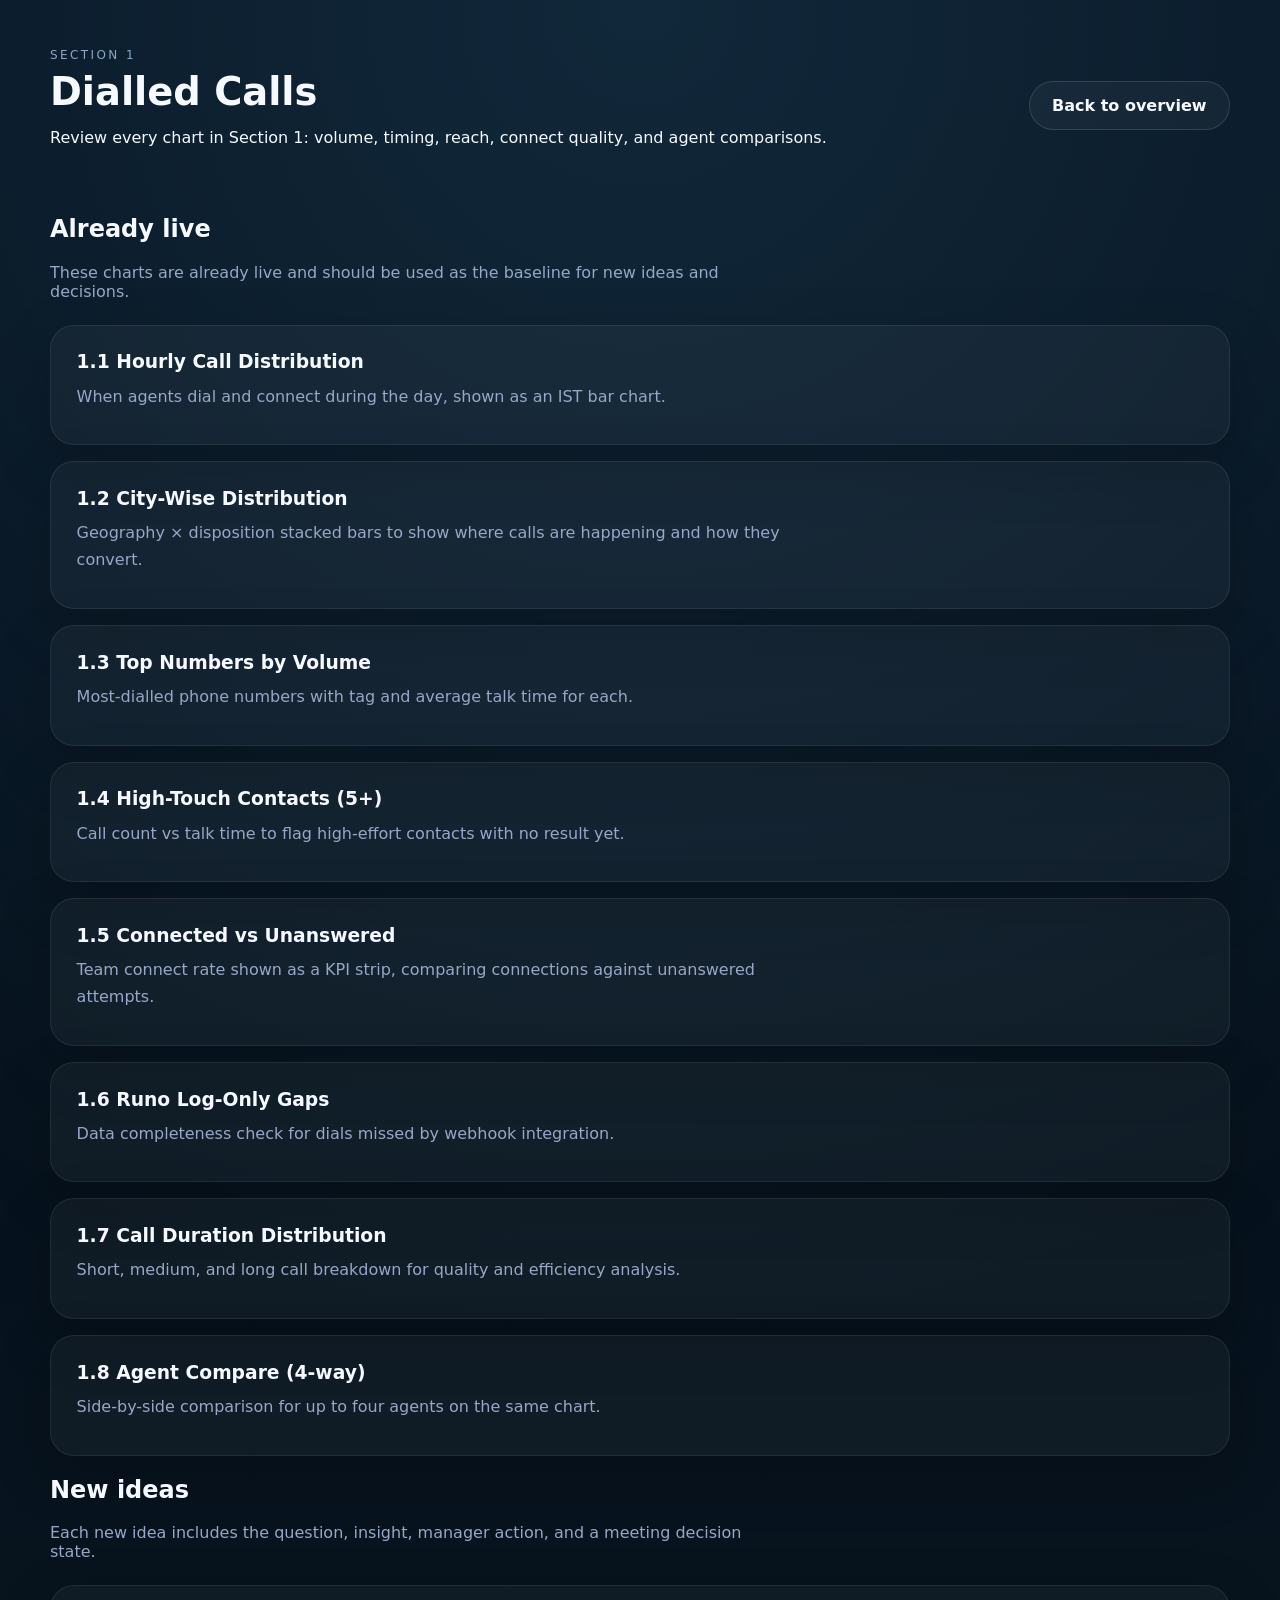
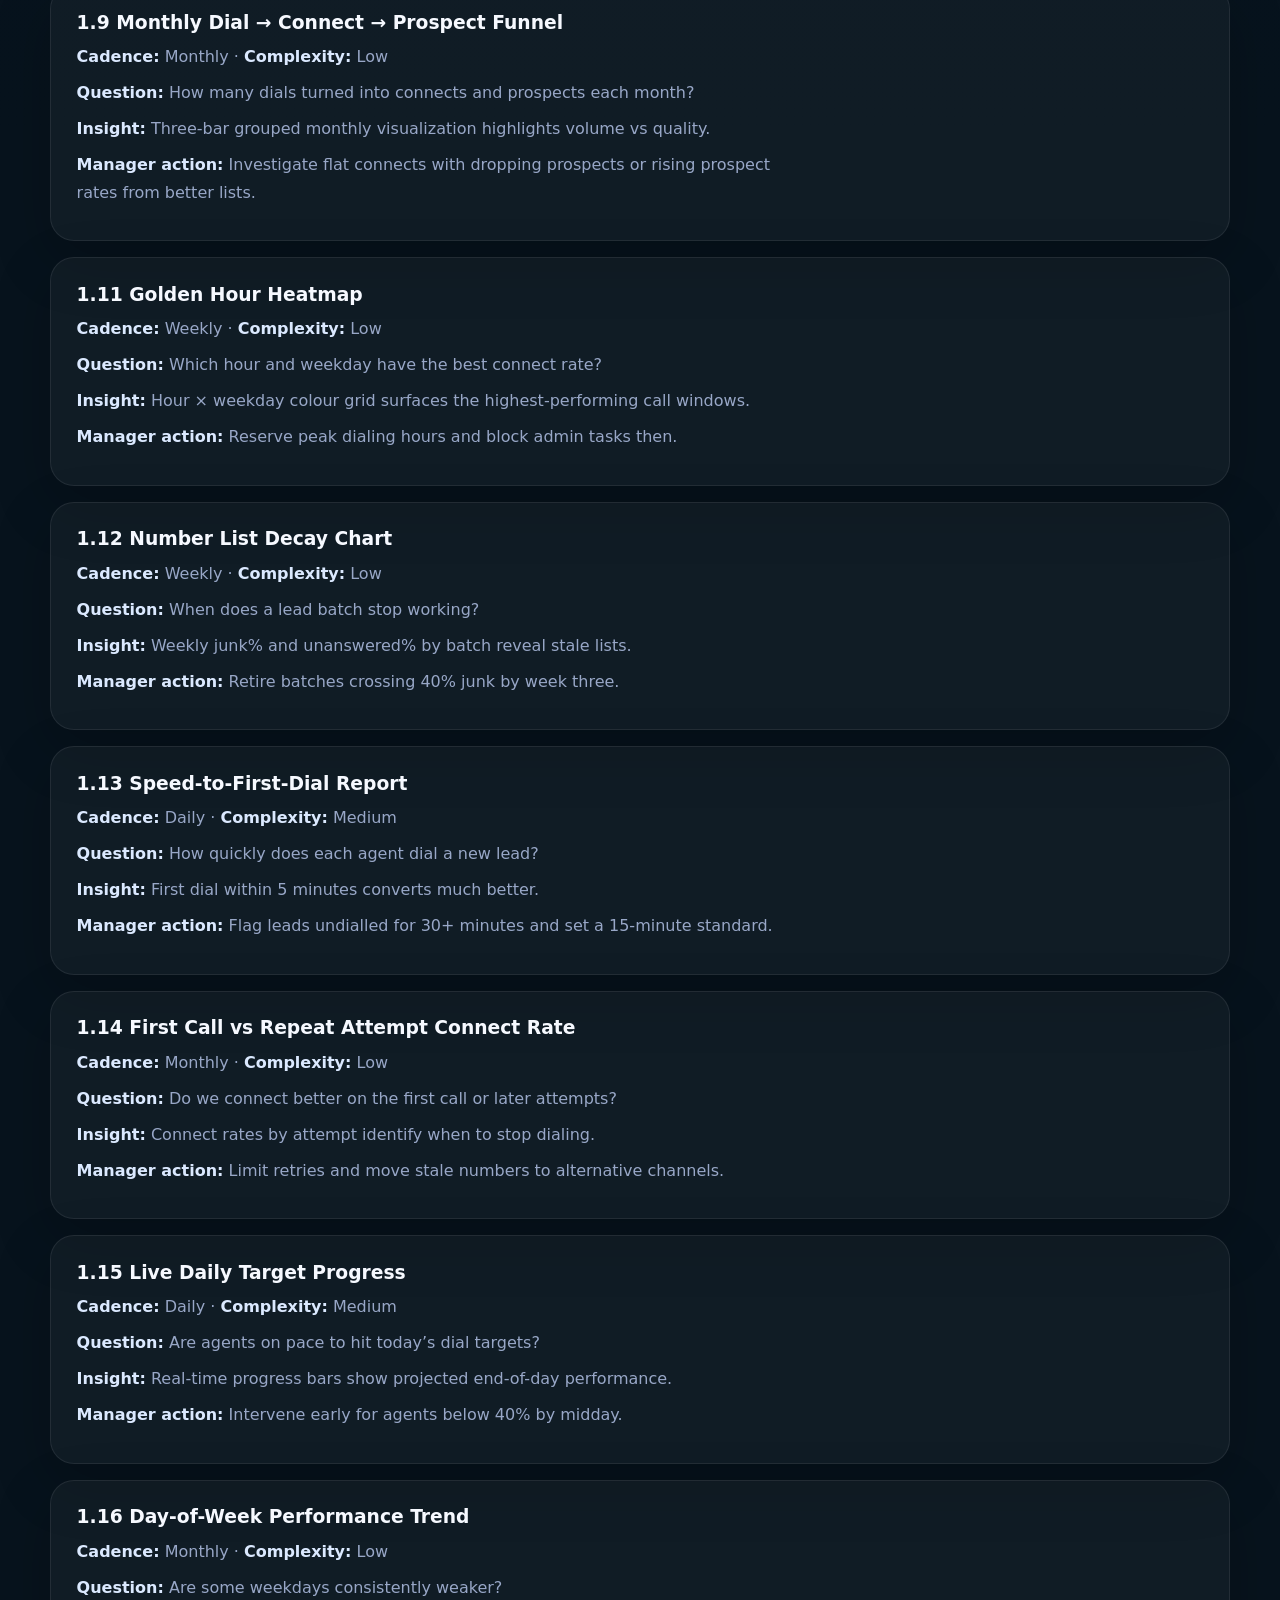
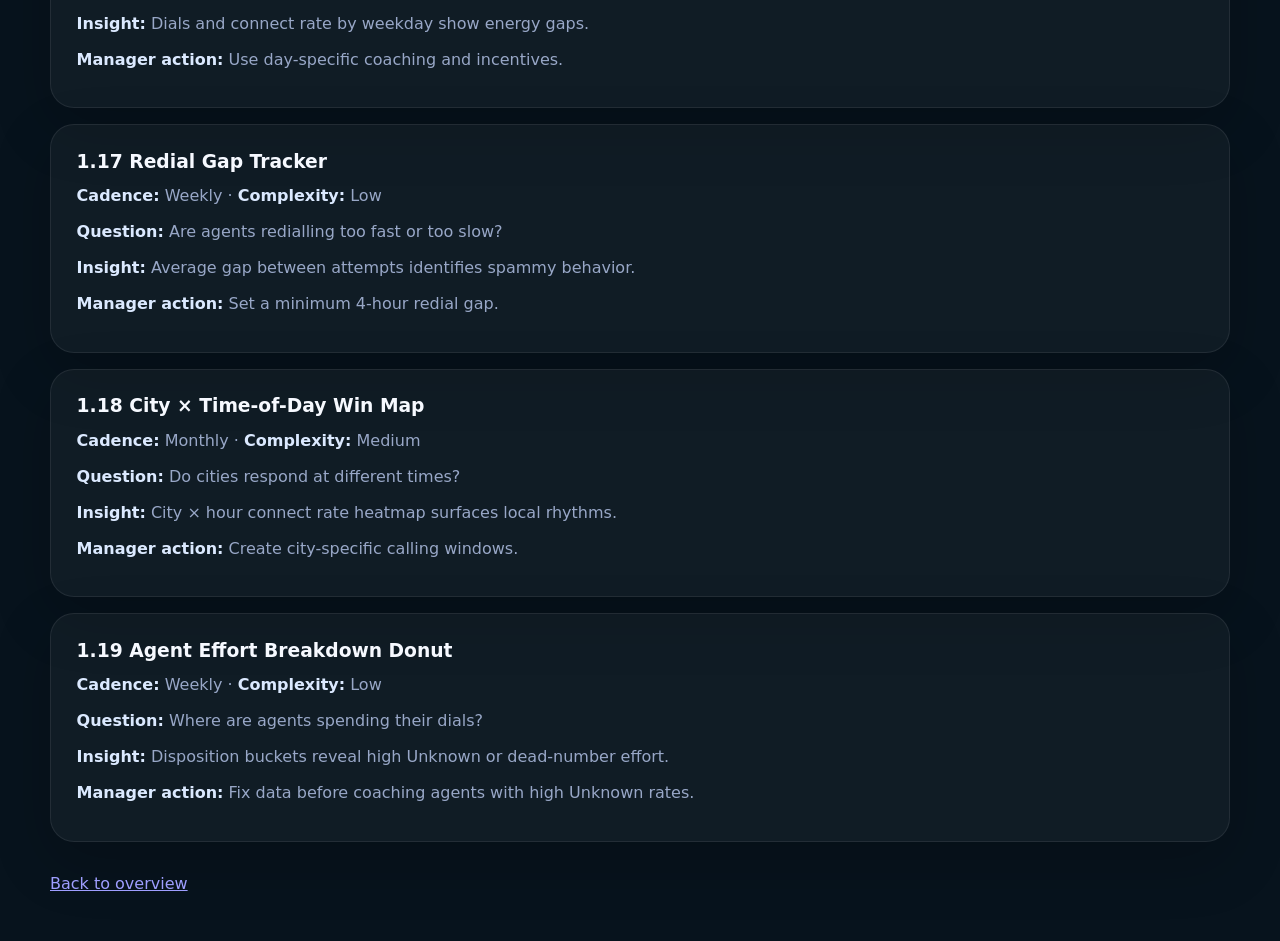
==== section1.html @ 91cfb1c0 "Initial Sales Ops Dashboard plan site" ====
<!DOCTYPE html>
<html lang="en">
<head>
  <meta charset="UTF-8" />
  <meta name="viewport" content="width=device-width, initial-scale=1.0" />
  <title>Section 1 — Dialled Calls</title>
  <link rel="stylesheet" href="css/styles.css" />
</head>
<body>
  <header class="page-header">
    <div class="container header-row">
      <div>
        <p class="eyebrow">Section 1</p>
        <h1>Dialled Calls</h1>
        <p>Review every chart in Section 1: volume, timing, reach, connect quality, and agent comparisons.</p>
      </div>
      <a class="secondary-button" href="index.html">Back to overview</a>
    </div>
  </header>

  <main class="container">
    <section class="section-details">
      <h2>Already live</h2>
      <p class="note">These charts are already live and should be used as the baseline for new ideas and decisions.</p>
      <div class="chart-list">
        <article class="chart-card">
          <h3>1.1 Hourly Call Distribution</h3>
          <p>When agents dial and connect during the day, shown as an IST bar chart.</p>
        </article>
        <article class="chart-card">
          <h3>1.2 City-Wise Distribution</h3>
          <p>Geography × disposition stacked bars to show where calls are happening and how they convert.</p>
        </article>
        <article class="chart-card">
          <h3>1.3 Top Numbers by Volume</h3>
          <p>Most-dialled phone numbers with tag and average talk time for each.</p>
        </article>
        <article class="chart-card">
          <h3>1.4 High-Touch Contacts (5+)</h3>
          <p>Call count vs talk time to flag high-effort contacts with no result yet.</p>
        </article>
        <article class="chart-card">
          <h3>1.5 Connected vs Unanswered</h3>
          <p>Team connect rate shown as a KPI strip, comparing connections against unanswered attempts.</p>
        </article>
        <article class="chart-card">
          <h3>1.6 Runo Log-Only Gaps</h3>
          <p>Data completeness check for dials missed by webhook integration.</p>
        </article>
        <article class="chart-card">
          <h3>1.7 Call Duration Distribution</h3>
          <p>Short, medium, and long call breakdown for quality and efficiency analysis.</p>
        </article>
        <article class="chart-card">
          <h3>1.8 Agent Compare (4-way)</h3>
          <p>Side-by-side comparison for up to four agents on the same chart.</p>
        </article>
      </div>
    </section>

    <section class="section-details">
      <h2>New ideas</h2>
      <p class="note">Each new idea includes the question, insight, manager action, and a meeting decision state.</p>
      <div class="chart-list">
        <article class="chart-card">
          <h3>1.9 Monthly Dial → Connect → Prospect Funnel</h3>
          <p><strong>Cadence:</strong> Monthly · <strong>Complexity:</strong> Low</p>
          <p><strong>Question:</strong> How many dials turned into connects and prospects each month?</p>
          <p><strong>Insight:</strong> Three-bar grouped monthly visualization highlights volume vs quality.</p>
          <p><strong>Manager action:</strong> Investigate flat connects with dropping prospects or rising prospect rates from better lists.</p>
        </article>
        <article class="chart-card">
          <h3>1.11 Golden Hour Heatmap</h3>
          <p><strong>Cadence:</strong> Weekly · <strong>Complexity:</strong> Low</p>
          <p><strong>Question:</strong> Which hour and weekday have the best connect rate?</p>
          <p><strong>Insight:</strong> Hour × weekday colour grid surfaces the highest-performing call windows.</p>
          <p><strong>Manager action:</strong> Reserve peak dialing hours and block admin tasks then.</p>
        </article>
        <article class="chart-card">
          <h3>1.12 Number List Decay Chart</h3>
          <p><strong>Cadence:</strong> Weekly · <strong>Complexity:</strong> Low</p>
          <p><strong>Question:</strong> When does a lead batch stop working?</p>
          <p><strong>Insight:</strong> Weekly junk% and unanswered% by batch reveal stale lists.</p>
          <p><strong>Manager action:</strong> Retire batches crossing 40% junk by week three.</p>
        </article>
        <article class="chart-card">
          <h3>1.13 Speed-to-First-Dial Report</h3>
          <p><strong>Cadence:</strong> Daily · <strong>Complexity:</strong> Medium</p>
          <p><strong>Question:</strong> How quickly does each agent dial a new lead?</p>
          <p><strong>Insight:</strong> First dial within 5 minutes converts much better.</p>
          <p><strong>Manager action:</strong> Flag leads undialled for 30+ minutes and set a 15-minute standard.</p>
        </article>
        <article class="chart-card">
          <h3>1.14 First Call vs Repeat Attempt Connect Rate</h3>
          <p><strong>Cadence:</strong> Monthly · <strong>Complexity:</strong> Low</p>
          <p><strong>Question:</strong> Do we connect better on the first call or later attempts?</p>
          <p><strong>Insight:</strong> Connect rates by attempt identify when to stop dialing.</p>
          <p><strong>Manager action:</strong> Limit retries and move stale numbers to alternative channels.</p>
        </article>
        <article class="chart-card">
          <h3>1.15 Live Daily Target Progress</h3>
          <p><strong>Cadence:</strong> Daily · <strong>Complexity:</strong> Medium</p>
          <p><strong>Question:</strong> Are agents on pace to hit today’s dial targets?</p>
          <p><strong>Insight:</strong> Real-time progress bars show projected end-of-day performance.</p>
          <p><strong>Manager action:</strong> Intervene early for agents below 40% by midday.</p>
        </article>
        <article class="chart-card">
          <h3>1.16 Day-of-Week Performance Trend</h3>
          <p><strong>Cadence:</strong> Monthly · <strong>Complexity:</strong> Low</p>
          <p><strong>Question:</strong> Are some weekdays consistently weaker?</p>
          <p><strong>Insight:</strong> Dials and connect rate by weekday show energy gaps.</p>
          <p><strong>Manager action:</strong> Use day-specific coaching and incentives.</p>
        </article>
        <article class="chart-card">
          <h3>1.17 Redial Gap Tracker</h3>
          <p><strong>Cadence:</strong> Weekly · <strong>Complexity:</strong> Low</p>
          <p><strong>Question:</strong> Are agents redialling too fast or too slow?</p>
          <p><strong>Insight:</strong> Average gap between attempts identifies spammy behavior.</p>
          <p><strong>Manager action:</strong> Set a minimum 4-hour redial gap.</p>
        </article>
        <article class="chart-card">
          <h3>1.18 City × Time-of-Day Win Map</h3>
          <p><strong>Cadence:</strong> Monthly · <strong>Complexity:</strong> Medium</p>
          <p><strong>Question:</strong> Do cities respond at different times?</p>
          <p><strong>Insight:</strong> City × hour connect rate heatmap surfaces local rhythms.</p>
          <p><strong>Manager action:</strong> Create city-specific calling windows.</p>
        </article>
        <article class="chart-card">
          <h3>1.19 Agent Effort Breakdown Donut</h3>
          <p><strong>Cadence:</strong> Weekly · <strong>Complexity:</strong> Low</p>
          <p><strong>Question:</strong> Where are agents spending their dials?</p>
          <p><strong>Insight:</strong> Disposition buckets reveal high Unknown or dead-number effort.</p>
          <p><strong>Manager action:</strong> Fix data before coaching agents with high Unknown rates.</p>
        </article>
      </div>
    </section>
  </main>

  <footer class="footer">
    <div class="container">
      <p><a href="index.html">Back to overview</a></p>
    </div>
  </footer>
</body>
</html>
---- css/styles.css ----
:root {
  color-scheme: dark;
  --bg: #08101f;
  --surface: #112135;
  --surface-light: #172b44;
  --text: #f6f9ff;
  --muted: #98a7c7;
  --accent: #60d0ff;
  --accent-strong: #10b0ff;
  --border: rgba(255,255,255,0.08);
  --shadow: 0 20px 60px rgba(0,0,0,0.2);
}

* {
  box-sizing: border-box;
}

body {
  margin: 0;
  font-family: Inter, ui-sans-serif, system-ui, sans-serif;
  background: radial-gradient(circle at top, rgba(96,208,255,0.12), transparent 32%),
              linear-gradient(180deg, #06111f 0%, #07131d 42%, #07131d 100%);
  color: var(--text);
  min-height: 100vh;
}

img {
  max-width: 100%;
}

.container {
  width: min(1180px, calc(100% - 2rem));
  margin: 0 auto;
}

.hero, .page-header {
  padding: 3rem 0 2rem;
}

.hero-content, .header-row {
  display: flex;
  gap: 1.5rem;
  align-items: center;
  justify-content: space-between;
  flex-wrap: wrap;
}

.hero {
  background: linear-gradient(135deg, rgba(96,208,255,0.14), transparent 48%),
              linear-gradient(180deg, rgba(10,24,38,0.96), rgba(8,16,31,0.96));
}

.eyebrow {
  margin: 0 0 0.6rem;
  text-transform: uppercase;
  letter-spacing: 0.2em;
  font-size: 0.75rem;
  color: #8aa5c6;
}

h1 {
  margin: 0;
  font-size: clamp(2.4rem, 2.8vw, 3.6rem);
  line-height: 1.05;
}

.hero-copy, .section-header p, .note, .section-details p {
  max-width: 72ch;
  color: var(--muted);
}

.primary-button, .secondary-button {
  display: inline-flex;
  align-items: center;
  justify-content: center;
  border-radius: 999px;
  text-decoration: none;
  font-weight: 600;
  transition: transform 0.2s ease, background 0.2s ease;
}

.primary-button {
  padding: 0.95rem 1.6rem;
  background: var(--accent);
  color: #031420;
}

.secondary-button {
  padding: 0.85rem 1.4rem;
  border: 1px solid rgba(255,255,255,0.12);
  color: var(--text);
  background: rgba(255,255,255,0.04);
}

.primary-button:hover, .secondary-button:hover {
  transform: translateY(-1px);
}

.section-summary, .cards-grid, .decision-section {
  padding: 3rem 0;
}

.section-label {
  margin: 0 0 0.5rem;
  color: var(--accent);
  font-weight: 700;
}

.section-header {
  display: flex;
  flex-wrap: wrap;
  gap: 1rem;
  align-items: baseline;
}

.grid-3, .grid-4 {
  display: grid;
  gap: 1.25rem;
}

.grid-3 {
  grid-template-columns: repeat(auto-fit, minmax(240px, 1fr));
}

.grid-4 {
  grid-template-columns: repeat(auto-fit, minmax(180px, 1fr));
}

.summary-card, .card-link, .chart-card, .decision-cell {
  background: rgba(255,255,255,0.04);
  border: 1px solid var(--border);
  border-radius: 24px;
  box-shadow: var(--shadow);
}

.summary-card, .chart-card {
  padding: 1.6rem;
}

.card-link {
  padding: 1.3rem;
  text-decoration: none;
  color: inherit;
  display: flex;
  flex-direction: column;
  gap: 0.75rem;
}

.card-link strong {
  font-size: 1.05rem;
}

.card-link span {
  color: var(--muted);
}

.note {
  margin: 0.5rem 0 1.5rem;
}

.chart-list {
  display: grid;
  gap: 1rem;
}

.chart-card h3 {
  margin-top: 0;
  margin-bottom: 0.65rem;
}

.chart-card p {
  margin: 0.55rem 0;
  line-height: 1.7;
}

.chart-card p strong {
  color: #dbe9ff;
}

.chart-card.blocked {
  border-color: #9030ff;
}

.chart-card.derivable {
  border-color: #3c9cff;
}

.decision-grid {
  display: grid;
  gap: 1px;
  grid-template-columns: 2.5fr 0.6fr 0.6fr 0.6fr 1.2fr;
  background: rgba(255,255,255,0.08);
  border-radius: 20px;
  overflow: hidden;
}

.decision-cell {
  padding: 0.95rem 1rem;
  background: rgba(255,255,255,0.02);
  color: var(--text);
  font-size: 0.95rem;
  min-height: 3.2rem;
}

.decision-cell strong {
  color: var(--text);
}

.footer {
  padding: 2rem 0 3rem;
}

.footer p {
  margin: 0;
  color: var(--muted);
}

@media (max-width: 780px) {
  .grid-4, .grid-3 {
    grid-template-columns: 1fr;
  }
  .decision-grid {
    grid-template-columns: 1fr;
  }
}

@media (max-width: 560px) {
  .hero-content, .header-row {
    flex-direction: column;
    align-items: flex-start;
  }
  .primary-button, .secondary-button {
    width: 100%;
  }
}
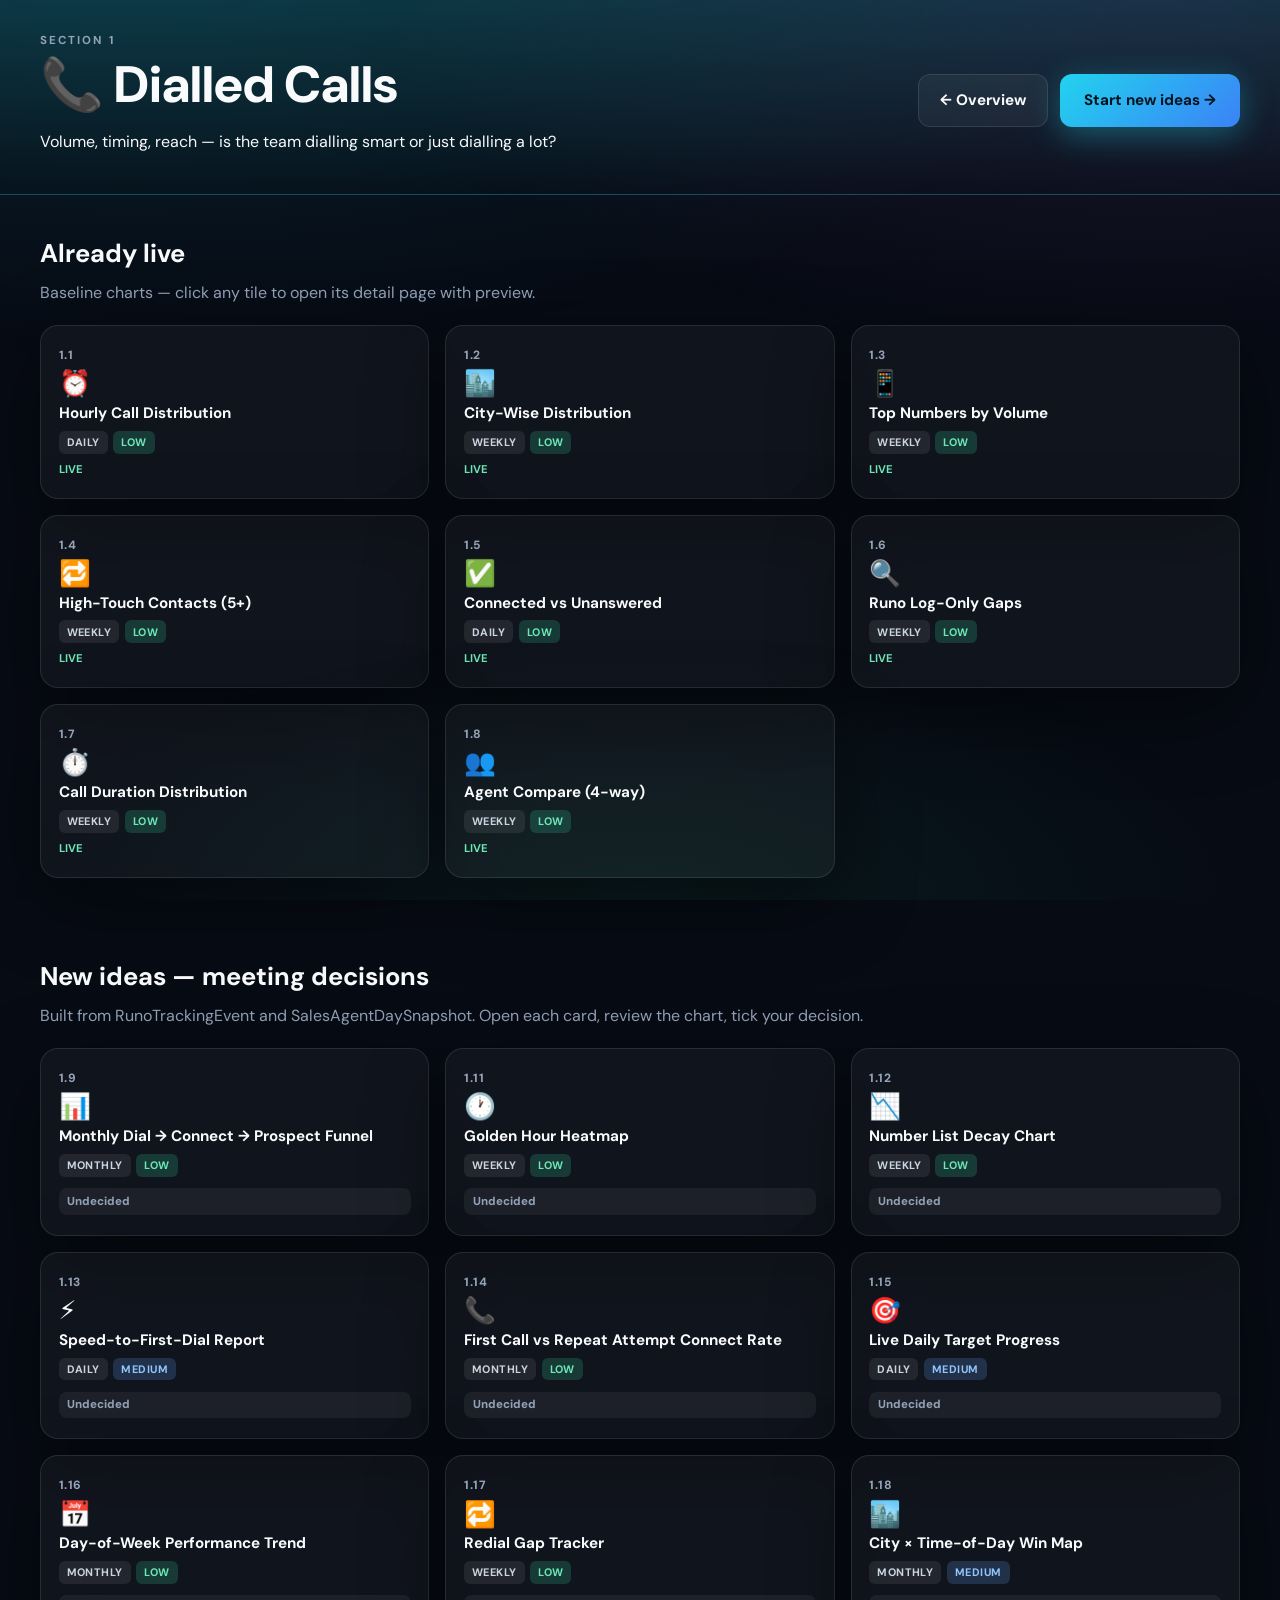
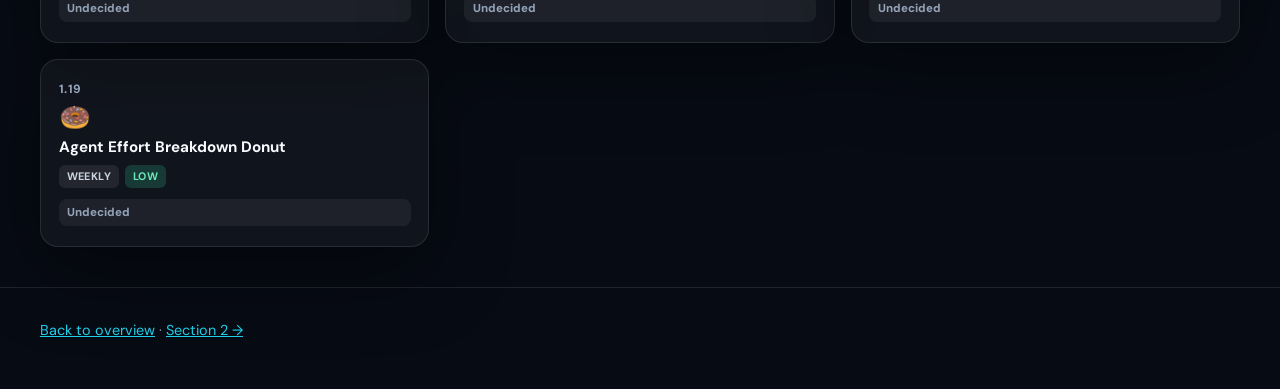
==== commit 6a69d278: "Rebuild meeting review site with per-chart pages and synced decisions. Add Chart.js previews, 3x3 ti" ====
--- a/section1.html
+++ b/section1.html
@@ -4,142 +4,48 @@
   <meta charset="UTF-8" />
   <meta name="viewport" content="width=device-width, initial-scale=1.0" />
   <title>Section 1 — Dialled Calls</title>
+  <link rel="preconnect" href="https://fonts.googleapis.com" />
+  <link rel="preconnect" href="https://fonts.gstatic.com" crossorigin />
+  <link href="https://fonts.googleapis.com/css2?family=DM+Sans:ital,opsz,wght@0,9..40,400;0,9..40,600;0,9..40,700;0,9..40,800&display=swap" rel="stylesheet" />
   <link rel="stylesheet" href="css/styles.css" />
 </head>
-<body>
-  <header class="page-header">
+<body data-page="section" data-section="1" class="s1">
+  <header class="page-header section-hero s1">
     <div class="container header-row">
       <div>
         <p class="eyebrow">Section 1</p>
-        <h1>Dialled Calls</h1>
-        <p>Review every chart in Section 1: volume, timing, reach, connect quality, and agent comparisons.</p>
+        <h1>📞 Dialled Calls</h1>
+        <p>Volume, timing, reach — is the team dialling smart or just dialling a lot?</p>
       </div>
-      <a class="secondary-button" href="index.html">Back to overview</a>
+      <div class="header-actions">
+        <a class="secondary-button" href="index.html">← Overview</a>
+        <a class="primary-button" href="chart.html?id=1.9">Start new ideas →</a>
+      </div>
     </div>
   </header>
 
   <main class="container">
-    <section class="section-details">
+    <section class="tiles-section">
       <h2>Already live</h2>
-      <p class="note">These charts are already live and should be used as the baseline for new ideas and decisions.</p>
-      <div class="chart-list">
-        <article class="chart-card">
-          <h3>1.1 Hourly Call Distribution</h3>
-          <p>When agents dial and connect during the day, shown as an IST bar chart.</p>
-        </article>
-        <article class="chart-card">
-          <h3>1.2 City-Wise Distribution</h3>
-          <p>Geography × disposition stacked bars to show where calls are happening and how they convert.</p>
-        </article>
-        <article class="chart-card">
-          <h3>1.3 Top Numbers by Volume</h3>
-          <p>Most-dialled phone numbers with tag and average talk time for each.</p>
-        </article>
-        <article class="chart-card">
-          <h3>1.4 High-Touch Contacts (5+)</h3>
-          <p>Call count vs talk time to flag high-effort contacts with no result yet.</p>
-        </article>
-        <article class="chart-card">
-          <h3>1.5 Connected vs Unanswered</h3>
-          <p>Team connect rate shown as a KPI strip, comparing connections against unanswered attempts.</p>
-        </article>
-        <article class="chart-card">
-          <h3>1.6 Runo Log-Only Gaps</h3>
-          <p>Data completeness check for dials missed by webhook integration.</p>
-        </article>
-        <article class="chart-card">
-          <h3>1.7 Call Duration Distribution</h3>
-          <p>Short, medium, and long call breakdown for quality and efficiency analysis.</p>
-        </article>
-        <article class="chart-card">
-          <h3>1.8 Agent Compare (4-way)</h3>
-          <p>Side-by-side comparison for up to four agents on the same chart.</p>
-        </article>
-      </div>
+      <p class="note">Baseline charts — click any tile to open its detail page with preview.</p>
+      <div id="grid-live" class="grid-3x3"></div>
     </section>
 
-    <section class="section-details">
-      <h2>New ideas</h2>
-      <p class="note">Each new idea includes the question, insight, manager action, and a meeting decision state.</p>
-      <div class="chart-list">
-        <article class="chart-card">
-          <h3>1.9 Monthly Dial → Connect → Prospect Funnel</h3>
-          <p><strong>Cadence:</strong> Monthly · <strong>Complexity:</strong> Low</p>
-          <p><strong>Question:</strong> How many dials turned into connects and prospects each month?</p>
-          <p><strong>Insight:</strong> Three-bar grouped monthly visualization highlights volume vs quality.</p>
-          <p><strong>Manager action:</strong> Investigate flat connects with dropping prospects or rising prospect rates from better lists.</p>
-        </article>
-        <article class="chart-card">
-          <h3>1.11 Golden Hour Heatmap</h3>
-          <p><strong>Cadence:</strong> Weekly · <strong>Complexity:</strong> Low</p>
-          <p><strong>Question:</strong> Which hour and weekday have the best connect rate?</p>
-          <p><strong>Insight:</strong> Hour × weekday colour grid surfaces the highest-performing call windows.</p>
-          <p><strong>Manager action:</strong> Reserve peak dialing hours and block admin tasks then.</p>
-        </article>
-        <article class="chart-card">
-          <h3>1.12 Number List Decay Chart</h3>
-          <p><strong>Cadence:</strong> Weekly · <strong>Complexity:</strong> Low</p>
-          <p><strong>Question:</strong> When does a lead batch stop working?</p>
-          <p><strong>Insight:</strong> Weekly junk% and unanswered% by batch reveal stale lists.</p>
-          <p><strong>Manager action:</strong> Retire batches crossing 40% junk by week three.</p>
-        </article>
-        <article class="chart-card">
-          <h3>1.13 Speed-to-First-Dial Report</h3>
-          <p><strong>Cadence:</strong> Daily · <strong>Complexity:</strong> Medium</p>
-          <p><strong>Question:</strong> How quickly does each agent dial a new lead?</p>
-          <p><strong>Insight:</strong> First dial within 5 minutes converts much better.</p>
-          <p><strong>Manager action:</strong> Flag leads undialled for 30+ minutes and set a 15-minute standard.</p>
-        </article>
-        <article class="chart-card">
-          <h3>1.14 First Call vs Repeat Attempt Connect Rate</h3>
-          <p><strong>Cadence:</strong> Monthly · <strong>Complexity:</strong> Low</p>
-          <p><strong>Question:</strong> Do we connect better on the first call or later attempts?</p>
-          <p><strong>Insight:</strong> Connect rates by attempt identify when to stop dialing.</p>
-          <p><strong>Manager action:</strong> Limit retries and move stale numbers to alternative channels.</p>
-        </article>
-        <article class="chart-card">
-          <h3>1.15 Live Daily Target Progress</h3>
-          <p><strong>Cadence:</strong> Daily · <strong>Complexity:</strong> Medium</p>
-          <p><strong>Question:</strong> Are agents on pace to hit today’s dial targets?</p>
-          <p><strong>Insight:</strong> Real-time progress bars show projected end-of-day performance.</p>
-          <p><strong>Manager action:</strong> Intervene early for agents below 40% by midday.</p>
-        </article>
-        <article class="chart-card">
-          <h3>1.16 Day-of-Week Performance Trend</h3>
-          <p><strong>Cadence:</strong> Monthly · <strong>Complexity:</strong> Low</p>
-          <p><strong>Question:</strong> Are some weekdays consistently weaker?</p>
-          <p><strong>Insight:</strong> Dials and connect rate by weekday show energy gaps.</p>
-          <p><strong>Manager action:</strong> Use day-specific coaching and incentives.</p>
-        </article>
-        <article class="chart-card">
-          <h3>1.17 Redial Gap Tracker</h3>
-          <p><strong>Cadence:</strong> Weekly · <strong>Complexity:</strong> Low</p>
-          <p><strong>Question:</strong> Are agents redialling too fast or too slow?</p>
-          <p><strong>Insight:</strong> Average gap between attempts identifies spammy behavior.</p>
-          <p><strong>Manager action:</strong> Set a minimum 4-hour redial gap.</p>
-        </article>
-        <article class="chart-card">
-          <h3>1.18 City × Time-of-Day Win Map</h3>
-          <p><strong>Cadence:</strong> Monthly · <strong>Complexity:</strong> Medium</p>
-          <p><strong>Question:</strong> Do cities respond at different times?</p>
-          <p><strong>Insight:</strong> City × hour connect rate heatmap surfaces local rhythms.</p>
-          <p><strong>Manager action:</strong> Create city-specific calling windows.</p>
-        </article>
-        <article class="chart-card">
-          <h3>1.19 Agent Effort Breakdown Donut</h3>
-          <p><strong>Cadence:</strong> Weekly · <strong>Complexity:</strong> Low</p>
-          <p><strong>Question:</strong> Where are agents spending their dials?</p>
-          <p><strong>Insight:</strong> Disposition buckets reveal high Unknown or dead-number effort.</p>
-          <p><strong>Manager action:</strong> Fix data before coaching agents with high Unknown rates.</p>
-        </article>
-      </div>
+    <section class="tiles-section">
+      <h2>New ideas — meeting decisions</h2>
+      <p class="note">Built from RunoTrackingEvent and SalesAgentDaySnapshot. Open each card, review the chart, tick your decision.</p>
+      <div id="grid-new" class="grid-3x3"></div>
     </section>
   </main>
 
   <footer class="footer">
     <div class="container">
-      <p><a href="index.html">Back to overview</a></p>
+      <p><a href="index.html">Back to overview</a> · <a href="section2.html">Section 2 →</a></p>
     </div>
   </footer>
+
+  <script src="js/data.js"></script>
+  <script src="js/decisions.js"></script>
+  <script src="js/app.js"></script>
 </body>
 </html>
--- a/css/styles.css
+++ b/css/styles.css
@@ -1,14 +1,23 @@
 :root {
   color-scheme: dark;
-  --bg: #08101f;
-  --surface: #112135;
-  --surface-light: #172b44;
-  --text: #f6f9ff;
-  --muted: #98a7c7;
-  --accent: #60d0ff;
-  --accent-strong: #10b0ff;
-  --border: rgba(255,255,255,0.08);
-  --shadow: 0 20px 60px rgba(0,0,0,0.2);
+  --bg: #070b14;
+  --text: #f8fafc;
+  --muted: #94a3b8;
+  --border: rgba(255, 255, 255, 0.1);
+  --shadow: 0 24px 80px rgba(0, 0, 0, 0.45);
+
+  /* Section themes */
+  --s1: #22d3ee;
+  --s1-dim: rgba(34, 211, 238, 0.15);
+  --s2: #34d399;
+  --s2-dim: rgba(52, 211, 153, 0.15);
+  --s3: #c084fc;
+  --s3-dim: rgba(192, 132, 252, 0.15);
+
+  --build: #34d399;
+  --next: #60a5fa;
+  --skip: #94a3b8;
+  --discuss: #fbbf24;
 }
 
 * {
@@ -17,27 +26,399 @@
 
 body {
   margin: 0;
-  font-family: Inter, ui-sans-serif, system-ui, sans-serif;
-  background: radial-gradient(circle at top, rgba(96,208,255,0.12), transparent 32%),
-              linear-gradient(180deg, #06111f 0%, #07131d 42%, #07131d 100%);
+  font-family: "DM Sans", Inter, ui-sans-serif, system-ui, sans-serif;
+  background: var(--bg);
   color: var(--text);
   min-height: 100vh;
-}
-
-img {
-  max-width: 100%;
+  line-height: 1.5;
+}
+
+body::before {
+  content: "";
+  position: fixed;
+  inset: 0;
+  background:
+    radial-gradient(ellipse 80% 50% at 10% -10%, rgba(34, 211, 238, 0.12), transparent),
+    radial-gradient(ellipse 60% 40% at 90% 0%, rgba(192, 132, 252, 0.1), transparent),
+    radial-gradient(ellipse 50% 30% at 50% 100%, rgba(52, 211, 153, 0.08), transparent);
+  pointer-events: none;
+  z-index: -1;
 }
 
 .container {
-  width: min(1180px, calc(100% - 2rem));
+  width: min(1200px, calc(100% - 2rem));
   margin: 0 auto;
 }
 
-.hero, .page-header {
-  padding: 3rem 0 2rem;
-}
-
-.hero-content, .header-row {
+a {
+  color: var(--s1);
+}
+
+h1 {
+  margin: 0;
+  font-size: clamp(2rem, 4vw, 3.2rem);
+  line-height: 1.1;
+  font-weight: 800;
+}
+
+h2 {
+  margin: 0 0 0.5rem;
+  font-size: 1.6rem;
+}
+
+.gradient-text {
+  background: linear-gradient(135deg, #22d3ee, #a78bfa, #f472b6);
+  -webkit-background-clip: text;
+  background-clip: text;
+  color: transparent;
+}
+
+.eyebrow {
+  margin: 0 0 0.5rem;
+  text-transform: uppercase;
+  letter-spacing: 0.18em;
+  font-size: 0.72rem;
+  font-weight: 700;
+  color: var(--muted);
+}
+
+.hero-copy {
+  color: var(--muted);
+  max-width: 56ch;
+  font-size: 1.05rem;
+}
+
+.hero-copy strong {
+  color: var(--text);
+}
+
+/* Hero */
+.hero-meeting {
+  position: relative;
+  padding: 3.5rem 0 2.5rem;
+  overflow: hidden;
+}
+
+.hero-bg-orbs {
+  position: absolute;
+  inset: 0;
+  background:
+    radial-gradient(circle at 20% 30%, rgba(34, 211, 238, 0.25), transparent 40%),
+    radial-gradient(circle at 80% 20%, rgba(244, 114, 182, 0.2), transparent 35%),
+    radial-gradient(circle at 60% 80%, rgba(167, 139, 250, 0.15), transparent 40%);
+}
+
+.hero-content {
+  position: relative;
+  display: flex;
+  gap: 2rem;
+  align-items: flex-end;
+  justify-content: space-between;
+  flex-wrap: wrap;
+}
+
+.hero-actions {
+  display: flex;
+  flex-direction: column;
+  gap: 0.75rem;
+}
+
+.legend-row {
+  display: flex;
+  flex-wrap: wrap;
+  gap: 0.6rem;
+  margin: 1.25rem 0;
+}
+
+.legend-item {
+  font-size: 0.8rem;
+  padding: 0.35rem 0.75rem;
+  border-radius: 999px;
+  border: 1px solid var(--border);
+  background: rgba(255, 255, 255, 0.04);
+}
+
+.legend-item.low { border-color: rgba(52, 211, 153, 0.4); color: #6ee7b7; }
+.legend-item.medium { border-color: rgba(96, 165, 250, 0.4); color: #93c5fd; }
+.legend-item.high { border-color: rgba(251, 191, 36, 0.4); color: #fcd34d; }
+
+.hero-counts {
+  display: flex;
+  flex-wrap: wrap;
+  gap: 0.5rem;
+}
+
+.hero-stat {
+  font-size: 0.85rem;
+  font-weight: 700;
+  padding: 0.4rem 0.85rem;
+  border-radius: 999px;
+  border: 1px solid var(--border);
+}
+
+.hero-stat.build { background: rgba(52, 211, 153, 0.2); color: #6ee7b7; }
+.hero-stat.next { background: rgba(96, 165, 250, 0.2); color: #93c5fd; }
+.hero-stat.skip { background: rgba(148, 163, 184, 0.15); color: #cbd5e1; }
+.hero-stat.discuss { background: rgba(251, 191, 36, 0.2); color: #fcd34d; }
+.hero-stat.pending { background: rgba(255, 255, 255, 0.06); color: var(--muted); }
+
+/* Buttons */
+.primary-button,
+.secondary-button,
+.ghost-button,
+.nav-btn {
+  display: inline-flex;
+  align-items: center;
+  justify-content: center;
+  border-radius: 12px;
+  text-decoration: none;
+  font-weight: 700;
+  font-size: 0.95rem;
+  transition: transform 0.15s ease, box-shadow 0.15s ease, background 0.15s;
+  cursor: pointer;
+  border: none;
+  font-family: inherit;
+}
+
+.primary-button {
+  padding: 0.95rem 1.5rem;
+  background: linear-gradient(135deg, #22d3ee, #3b82f6);
+  color: #031420;
+  box-shadow: 0 8px 32px rgba(34, 211, 238, 0.35);
+}
+
+.secondary-button {
+  padding: 0.85rem 1.3rem;
+  border: 1px solid var(--border);
+  color: var(--text);
+  background: rgba(255, 255, 255, 0.05);
+}
+
+.ghost-button {
+  padding: 0.5rem 1rem;
+  background: transparent;
+  color: var(--muted);
+  border: 1px dashed var(--border);
+  font-size: 0.85rem;
+}
+
+.primary-button:hover,
+.secondary-button:hover,
+.nav-btn:hover:not(.nav-disabled) {
+  transform: translateY(-2px);
+}
+
+/* Sections */
+.section-summary,
+.tiles-section,
+.decision-section {
+  padding: 2.5rem 0;
+}
+
+.section-label {
+  margin: 0 0 0.35rem;
+  font-weight: 800;
+  font-size: 0.8rem;
+  text-transform: uppercase;
+  letter-spacing: 0.12em;
+}
+
+.tiles-section.s1 .section-label { color: var(--s1); }
+.tiles-section.s2 .section-label { color: var(--s2); }
+.tiles-section.s3 .section-label { color: var(--s3); }
+
+.note {
+  color: var(--muted);
+  margin: 0.25rem 0 1.25rem;
+}
+
+.note.warn {
+  color: #fcd34d;
+  background: rgba(251, 191, 36, 0.08);
+  padding: 0.75rem 1rem;
+  border-radius: 12px;
+  border-left: 3px solid #fbbf24;
+}
+
+.section-link {
+  display: inline-block;
+  margin-top: 1rem;
+  font-weight: 700;
+}
+
+/* Summary cards */
+.grid-3 {
+  display: grid;
+  grid-template-columns: repeat(3, 1fr);
+  gap: 1.25rem;
+}
+
+.summary-card {
+  padding: 1.75rem;
+  border-radius: 20px;
+  border: 1px solid var(--border);
+  background: rgba(255, 255, 255, 0.04);
+  box-shadow: var(--shadow);
+  position: relative;
+  overflow: hidden;
+}
+
+.summary-card::before {
+  content: "";
+  position: absolute;
+  top: 0;
+  left: 0;
+  right: 0;
+  height: 4px;
+}
+
+.s1-card::before { background: linear-gradient(90deg, #22d3ee, #3b82f6); }
+.s2-card::before { background: linear-gradient(90deg, #34d399, #10b981); }
+.s3-card::before { background: linear-gradient(90deg, #c084fc, #f472b6); }
+
+.card-icon {
+  font-size: 2rem;
+  display: block;
+  margin-bottom: 0.75rem;
+}
+
+.summary-card h3 {
+  margin: 0 0 0.5rem;
+}
+
+.summary-card p {
+  color: var(--muted);
+  margin: 0 0 1.25rem;
+  font-size: 0.95rem;
+}
+
+/* 3×3 chart tile grid */
+.grid-3x3 {
+  display: grid;
+  grid-template-columns: repeat(3, 1fr);
+  gap: 1rem;
+}
+
+.chart-tile {
+  display: flex;
+  flex-direction: column;
+  gap: 0.45rem;
+  padding: 1.25rem 1.1rem;
+  border-radius: 18px;
+  text-decoration: none;
+  color: inherit;
+  border: 1px solid var(--border);
+  background: rgba(255, 255, 255, 0.04);
+  box-shadow: var(--shadow);
+  transition: transform 0.2s, border-color 0.2s, box-shadow 0.2s;
+  min-height: 148px;
+  position: relative;
+  overflow: hidden;
+}
+
+.chart-tile::after {
+  content: "";
+  position: absolute;
+  inset: 0;
+  opacity: 0;
+  transition: opacity 0.2s;
+  pointer-events: none;
+}
+
+.chart-tile.s1::after { background: linear-gradient(135deg, var(--s1-dim), transparent 60%); }
+.chart-tile.s2::after { background: linear-gradient(135deg, var(--s2-dim), transparent 60%); }
+.chart-tile.s3::after { background: linear-gradient(135deg, var(--s3-dim), transparent 60%); }
+
+.chart-tile:hover {
+  transform: translateY(-4px) scale(1.01);
+  border-color: rgba(255, 255, 255, 0.2);
+}
+
+.chart-tile:hover::after {
+  opacity: 1;
+}
+
+.chart-tile.has-build { border-color: rgba(52, 211, 153, 0.55); box-shadow: 0 0 0 1px rgba(52, 211, 153, 0.2); }
+.chart-tile.has-next { border-color: rgba(96, 165, 250, 0.55); }
+.chart-tile.has-skip { border-color: rgba(148, 163, 184, 0.4); opacity: 0.85; }
+.chart-tile.has-discuss { border-color: rgba(251, 191, 36, 0.55); }
+
+.tile-id {
+  font-size: 0.75rem;
+  font-weight: 800;
+  color: var(--muted);
+  letter-spacing: 0.05em;
+}
+
+.tile-emoji {
+  font-size: 1.6rem;
+  line-height: 1;
+}
+
+.tile-title {
+  font-weight: 700;
+  font-size: 0.95rem;
+  line-height: 1.3;
+  flex: 1;
+}
+
+.tile-meta {
+  display: flex;
+  gap: 0.35rem;
+  flex-wrap: wrap;
+}
+
+.badge {
+  font-size: 0.68rem;
+  font-weight: 700;
+  text-transform: uppercase;
+  letter-spacing: 0.04em;
+  padding: 0.2rem 0.5rem;
+  border-radius: 6px;
+  background: rgba(255, 255, 255, 0.08);
+}
+
+.badge-cadence { color: #cbd5e1; }
+.badge-low { background: rgba(52, 211, 153, 0.2); color: #6ee7b7; }
+.badge-medium { background: rgba(96, 165, 250, 0.2); color: #93c5fd; }
+.badge-high { background: rgba(251, 191, 36, 0.2); color: #fcd34d; }
+
+.tile-decision-badge {
+  font-size: 0.72rem;
+  font-weight: 800;
+  padding: 0.3rem 0.55rem;
+  border-radius: 8px;
+  margin-top: 0.25rem;
+  background: rgba(255, 255, 255, 0.06);
+  color: var(--muted);
+}
+
+.tile-decision-badge.decision-build { background: rgba(52, 211, 153, 0.25); color: #6ee7b7; }
+.tile-decision-badge.decision-next { background: rgba(96, 165, 250, 0.25); color: #93c5fd; }
+.tile-decision-badge.decision-skip { background: rgba(148, 163, 184, 0.2); color: #cbd5e1; }
+.tile-decision-badge.decision-discuss { background: rgba(251, 191, 36, 0.25); color: #fcd34d; }
+
+.tile-status-badge {
+  font-size: 0.7rem;
+  font-weight: 700;
+  text-transform: uppercase;
+}
+
+.status-live { color: #6ee7b7; }
+.status-blocked { color: #f87171; }
+.status-derivable { color: #93c5fd; }
+
+/* Page headers */
+.page-header,
+.chart-detail-header {
+  padding: 2rem 0 1.5rem;
+}
+
+.section-hero.s1 { background: linear-gradient(180deg, var(--s1-dim), transparent); border-bottom: 1px solid rgba(34, 211, 238, 0.2); }
+.section-hero.s2 { background: linear-gradient(180deg, var(--s2-dim), transparent); border-bottom: 1px solid rgba(52, 211, 153, 0.2); }
+.section-hero.s3 { background: linear-gradient(180deg, var(--s3-dim), transparent); border-bottom: 1px solid rgba(192, 132, 252, 0.2); }
+
+.header-row {
   display: flex;
   gap: 1.5rem;
   align-items: center;
@@ -45,191 +426,378 @@
   flex-wrap: wrap;
 }
 
-.hero {
-  background: linear-gradient(135deg, rgba(96,208,255,0.14), transparent 48%),
-              linear-gradient(180deg, rgba(10,24,38,0.96), rgba(8,16,31,0.96));
-}
-
-.eyebrow {
-  margin: 0 0 0.6rem;
+.header-actions {
+  display: flex;
+  gap: 0.75rem;
+  flex-wrap: wrap;
+}
+
+/* Chart detail page */
+.chart-breadcrumb {
+  display: flex;
+  gap: 0.5rem;
+  flex-wrap: wrap;
+  font-size: 0.85rem;
+  margin-bottom: 1rem;
+  color: var(--muted);
+}
+
+.chart-breadcrumb a {
+  color: var(--muted);
+  text-decoration: none;
+}
+
+.chart-breadcrumb a:hover {
+  color: var(--text);
+}
+
+.chart-detail-hero h1 {
+  display: flex;
+  align-items: center;
+  gap: 0.5rem;
+  flex-wrap: wrap;
+}
+
+.chart-emoji {
+  font-size: 2.2rem;
+}
+
+.tag-row {
+  display: flex;
+  flex-wrap: wrap;
+  gap: 0.5rem;
+  margin-top: 1rem;
+}
+
+.badge-decision {
+  font-size: 0.8rem;
+  padding: 0.35rem 0.75rem;
+}
+
+.badge-decision.decision-build { background: rgba(52, 211, 153, 0.25); color: #6ee7b7; }
+.badge-decision.decision-next { background: rgba(96, 165, 250, 0.25); color: #93c5fd; }
+.badge-decision.decision-skip { background: rgba(148, 163, 184, 0.2); color: #cbd5e1; }
+.badge-decision.decision-discuss { background: rgba(251, 191, 36, 0.25); color: #fcd34d; }
+
+.chart-detail-main {
+  padding: 2rem 0 3rem;
+}
+
+.detail-grid {
+  display: grid;
+  grid-template-columns: 1.2fr 1fr;
+  gap: 1.5rem;
+  align-items: start;
+}
+
+.preview-panel,
+.info-panel {
+  background: rgba(255, 255, 255, 0.04);
+  border: 1px solid var(--border);
+  border-radius: 20px;
+  padding: 1.5rem;
+  box-shadow: var(--shadow);
+}
+
+.preview-panel h2,
+.info-panel h3 {
+  margin-top: 0;
+}
+
+.chart-canvas-wrap {
+  height: 320px;
+  margin-top: 1rem;
+  position: relative;
+}
+
+.info-block {
+  margin-bottom: 1.25rem;
+  padding: 1rem;
+  border-radius: 14px;
+  background: rgba(255, 255, 255, 0.03);
+  border: 1px solid var(--border);
+}
+
+.info-block.insight {
+  border-left: 4px solid var(--s1);
+  background: var(--s1-dim);
+}
+
+.info-block.action {
+  border-left: 4px solid var(--s2);
+  background: var(--s2-dim);
+}
+
+.info-block h3 {
+  margin: 0 0 0.4rem;
+  font-size: 0.9rem;
   text-transform: uppercase;
-  letter-spacing: 0.2em;
-  font-size: 0.75rem;
-  color: #8aa5c6;
-}
-
-h1 {
+  letter-spacing: 0.08em;
+  color: var(--muted);
+}
+
+.info-block p {
   margin: 0;
-  font-size: clamp(2.4rem, 2.8vw, 3.6rem);
-  line-height: 1.05;
-}
-
-.hero-copy, .section-header p, .note, .section-details p {
-  max-width: 72ch;
-  color: var(--muted);
-}
-
-.primary-button, .secondary-button {
+}
+
+/* Decision panel */
+.decision-panel {
+  margin-top: 1rem;
+  padding: 1.25rem;
+  border-radius: 16px;
+  background: linear-gradient(135deg, rgba(167, 139, 250, 0.12), rgba(34, 211, 238, 0.08));
+  border: 1px solid rgba(255, 255, 255, 0.12);
+}
+
+.decision-panel-title {
+  margin: 0 0 0.75rem;
+  font-weight: 800;
+  font-size: 0.85rem;
+  text-transform: uppercase;
+  letter-spacing: 0.1em;
+}
+
+.decision-options {
+  display: grid;
+  grid-template-columns: repeat(2, 1fr);
+  gap: 0.5rem;
+}
+
+.decision-btn {
+  display: flex;
+  align-items: center;
+  gap: 0.5rem;
+  padding: 0.75rem 0.85rem;
+  border-radius: 12px;
+  border: 2px solid var(--border);
+  background: rgba(0, 0, 0, 0.2);
+  color: var(--text);
+  font-weight: 700;
+  font-size: 0.82rem;
+  cursor: pointer;
+  font-family: inherit;
+  transition: all 0.15s;
+  text-align: left;
+}
+
+.decision-check {
+  width: 1.25rem;
+  height: 1.25rem;
   display: inline-flex;
   align-items: center;
   justify-content: center;
+  border-radius: 6px;
+  background: rgba(255, 255, 255, 0.08);
+  font-size: 0.85rem;
+}
+
+.decision-btn--build.is-selected { border-color: var(--build); background: rgba(52, 211, 153, 0.2); }
+.decision-btn--next.is-selected { border-color: var(--next); background: rgba(96, 165, 250, 0.2); }
+.decision-btn--skip.is-selected { border-color: var(--skip); background: rgba(148, 163, 184, 0.15); }
+.decision-btn--discuss.is-selected { border-color: var(--discuss); background: rgba(251, 191, 36, 0.2); }
+
+.decision-meta {
+  margin-top: 0.75rem;
+}
+
+.decision-meta label {
+  display: block;
+  font-size: 0.8rem;
+  font-weight: 700;
+  color: var(--muted);
+}
+
+.decision-note-input,
+.tracker-note {
+  width: 100%;
+  margin-top: 0.35rem;
+  padding: 0.6rem 0.75rem;
+  border-radius: 10px;
+  border: 1px solid var(--border);
+  background: rgba(0, 0, 0, 0.25);
+  color: var(--text);
+  font-family: inherit;
+}
+
+/* Chart nav */
+.chart-nav-bar {
+  display: flex;
+  gap: 0.75rem;
+  margin-top: 2rem;
+  flex-wrap: wrap;
+}
+
+.nav-btn {
+  padding: 0.85rem 1.25rem;
+  background: rgba(255, 255, 255, 0.06);
+  color: var(--text);
+  border: 1px solid var(--border);
+}
+
+.nav-btn.primary-nav {
+  background: linear-gradient(135deg, #22d3ee, #3b82f6);
+  color: #031420;
+  border: none;
+  margin-left: auto;
+}
+
+.nav-btn.nav-disabled {
+  opacity: 0.35;
+  cursor: not-allowed;
+}
+
+.nav-home {
+  flex: 1;
+  text-align: center;
+}
+
+/* Decision tracker table */
+.tracker-head {
+  display: flex;
+  justify-content: space-between;
+  align-items: center;
+  flex-wrap: wrap;
+  gap: 1rem;
+  margin-bottom: 1rem;
+}
+
+.tracker-stats {
+  display: flex;
+  flex-wrap: wrap;
+  gap: 0.5rem;
+}
+
+.stat-pill {
+  font-size: 0.8rem;
+  font-weight: 700;
+  padding: 0.35rem 0.7rem;
   border-radius: 999px;
-  text-decoration: none;
-  font-weight: 600;
-  transition: transform 0.2s ease, background 0.2s ease;
-}
-
-.primary-button {
-  padding: 0.95rem 1.6rem;
-  background: var(--accent);
-  color: #031420;
-}
-
-.secondary-button {
-  padding: 0.85rem 1.4rem;
-  border: 1px solid rgba(255,255,255,0.12);
+}
+
+.stat-build { background: rgba(52, 211, 153, 0.2); color: #6ee7b7; }
+.stat-next { background: rgba(96, 165, 250, 0.2); color: #93c5fd; }
+.stat-skip { background: rgba(148, 163, 184, 0.15); color: #cbd5e1; }
+.stat-discuss { background: rgba(251, 191, 36, 0.2); color: #fcd34d; }
+.stat-pending { background: rgba(255, 255, 255, 0.06); color: var(--muted); }
+
+.tracker-table-wrap {
+  overflow-x: auto;
+  border-radius: 16px;
+  border: 1px solid var(--border);
+  background: rgba(255, 255, 255, 0.03);
+}
+
+.tracker-table {
+  width: 100%;
+  border-collapse: collapse;
+  font-size: 0.9rem;
+}
+
+.tracker-table th,
+.tracker-table td {
+  padding: 0.75rem 0.85rem;
+  text-align: left;
+  border-bottom: 1px solid var(--border);
+}
+
+.tracker-table th {
+  background: rgba(255, 255, 255, 0.06);
+  font-size: 0.75rem;
+  text-transform: uppercase;
+  letter-spacing: 0.06em;
+  color: var(--muted);
+}
+
+.tracker-row.row-build { background: rgba(52, 211, 153, 0.06); }
+.tracker-row.row-next { background: rgba(96, 165, 250, 0.06); }
+.tracker-row.row-skip { background: rgba(148, 163, 184, 0.04); }
+.tracker-row.row-discuss { background: rgba(251, 191, 36, 0.06); }
+
+.tracker-check {
+  width: 2.25rem;
+  height: 2.25rem;
+  border-radius: 8px;
+  border: 2px solid var(--border);
+  background: rgba(0, 0, 0, 0.2);
+  cursor: pointer;
+  display: inline-flex;
+  align-items: center;
+  justify-content: center;
+  font-family: inherit;
   color: var(--text);
-  background: rgba(255,255,255,0.04);
-}
-
-.primary-button:hover, .secondary-button:hover {
-  transform: translateY(-1px);
-}
-
-.section-summary, .cards-grid, .decision-section {
-  padding: 3rem 0;
-}
-
-.section-label {
-  margin: 0 0 0.5rem;
-  color: var(--accent);
-  font-weight: 700;
-}
-
-.section-header {
-  display: flex;
-  flex-wrap: wrap;
-  gap: 1rem;
-  align-items: baseline;
-}
-
-.grid-3, .grid-4 {
-  display: grid;
-  gap: 1.25rem;
-}
-
-.grid-3 {
-  grid-template-columns: repeat(auto-fit, minmax(240px, 1fr));
-}
-
-.grid-4 {
-  grid-template-columns: repeat(auto-fit, minmax(180px, 1fr));
-}
-
-.summary-card, .card-link, .chart-card, .decision-cell {
-  background: rgba(255,255,255,0.04);
-  border: 1px solid var(--border);
-  border-radius: 24px;
-  box-shadow: var(--shadow);
-}
-
-.summary-card, .chart-card {
-  padding: 1.6rem;
-}
-
-.card-link {
-  padding: 1.3rem;
-  text-decoration: none;
-  color: inherit;
-  display: flex;
-  flex-direction: column;
-  gap: 0.75rem;
-}
-
-.card-link strong {
-  font-size: 1.05rem;
-}
-
-.card-link span {
-  color: var(--muted);
-}
-
-.note {
-  margin: 0.5rem 0 1.5rem;
-}
-
-.chart-list {
-  display: grid;
-  gap: 1rem;
-}
-
-.chart-card h3 {
-  margin-top: 0;
-  margin-bottom: 0.65rem;
-}
-
-.chart-card p {
-  margin: 0.55rem 0;
-  line-height: 1.7;
-}
-
-.chart-card p strong {
-  color: #dbe9ff;
-}
-
-.chart-card.blocked {
-  border-color: #9030ff;
-}
-
-.chart-card.derivable {
-  border-color: #3c9cff;
-}
-
-.decision-grid {
-  display: grid;
-  gap: 1px;
-  grid-template-columns: 2.5fr 0.6fr 0.6fr 0.6fr 1.2fr;
-  background: rgba(255,255,255,0.08);
-  border-radius: 20px;
-  overflow: hidden;
-}
-
-.decision-cell {
-  padding: 0.95rem 1rem;
-  background: rgba(255,255,255,0.02);
-  color: var(--text);
-  font-size: 0.95rem;
-  min-height: 3.2rem;
-}
-
-.decision-cell strong {
-  color: var(--text);
+  transition: all 0.15s;
+}
+
+.tracker-check.is-checked {
+  border-color: transparent;
+  font-weight: 800;
+}
+
+.tracker-check[data-decision="build"].is-checked { background: rgba(52, 211, 153, 0.35); color: #6ee7b7; }
+.tracker-check[data-decision="next"].is-checked { background: rgba(96, 165, 250, 0.35); color: #93c5fd; }
+.tracker-check[data-decision="skip"].is-checked { background: rgba(148, 163, 184, 0.3); }
+.tracker-check[data-decision="discuss"].is-checked { background: rgba(251, 191, 36, 0.35); color: #fcd34d; }
+
+.check-box {
+  font-size: 1rem;
+}
+
+.table-link {
+  font-weight: 700;
+  white-space: nowrap;
+}
+
+.tracker-note {
+  min-width: 140px;
 }
 
 .footer {
   padding: 2rem 0 3rem;
+  border-top: 1px solid var(--border);
 }
 
 .footer p {
   margin: 0;
   color: var(--muted);
-}
-
-@media (max-width: 780px) {
-  .grid-4, .grid-3 {
+  font-size: 0.9rem;
+}
+
+.empty-state {
+  padding: 4rem 2rem;
+  text-align: center;
+}
+
+/* Responsive */
+@media (max-width: 900px) {
+  .grid-3x3,
+  .grid-3 {
+    grid-template-columns: repeat(2, 1fr);
+  }
+
+  .detail-grid {
     grid-template-columns: 1fr;
   }
-  .decision-grid {
+
+  .nav-btn.primary-nav {
+    margin-left: 0;
+    width: 100%;
+  }
+}
+
+@media (max-width: 560px) {
+  .grid-3x3,
+  .grid-3,
+  .decision-options {
     grid-template-columns: 1fr;
   }
-}
-
-@media (max-width: 560px) {
-  .hero-content, .header-row {
+
+  .hero-content {
     flex-direction: column;
     align-items: flex-start;
   }
-  .primary-button, .secondary-button {
+
+  .primary-button,
+  .secondary-button {
     width: 100%;
   }
 }
